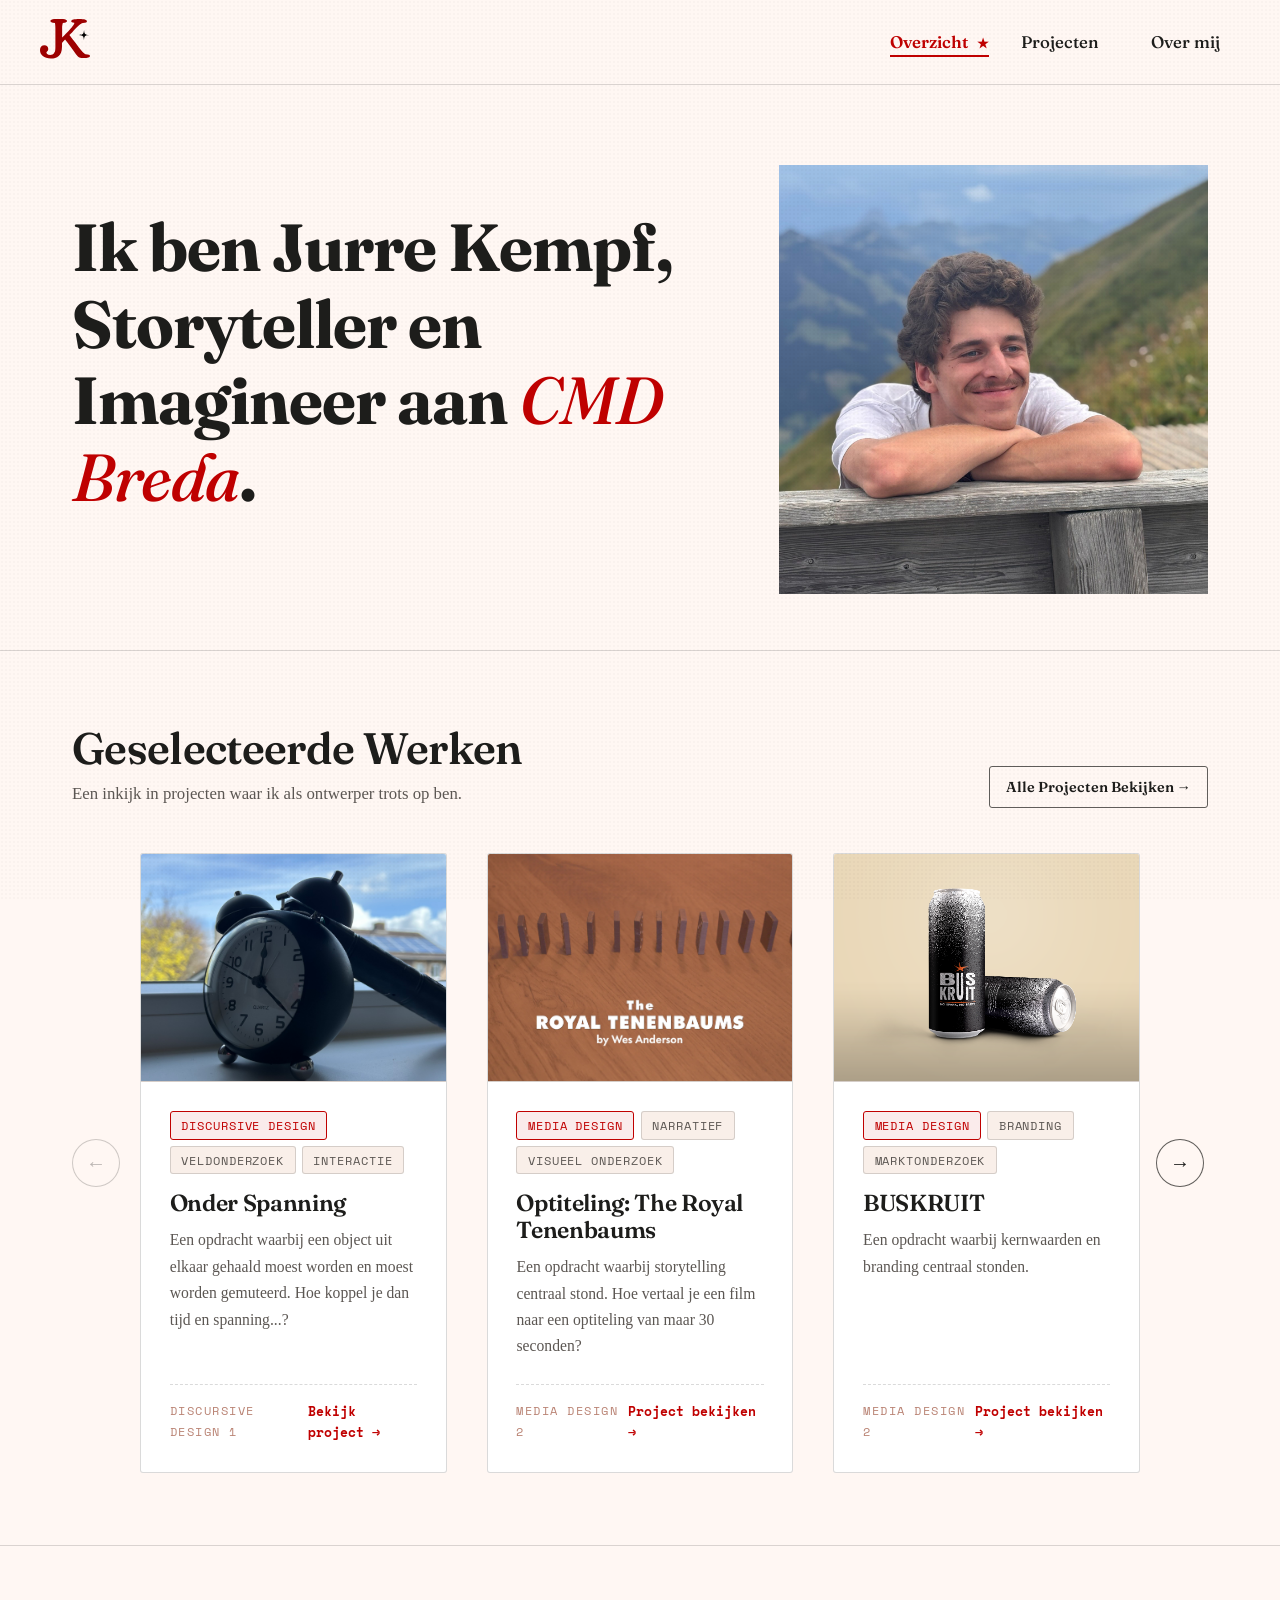
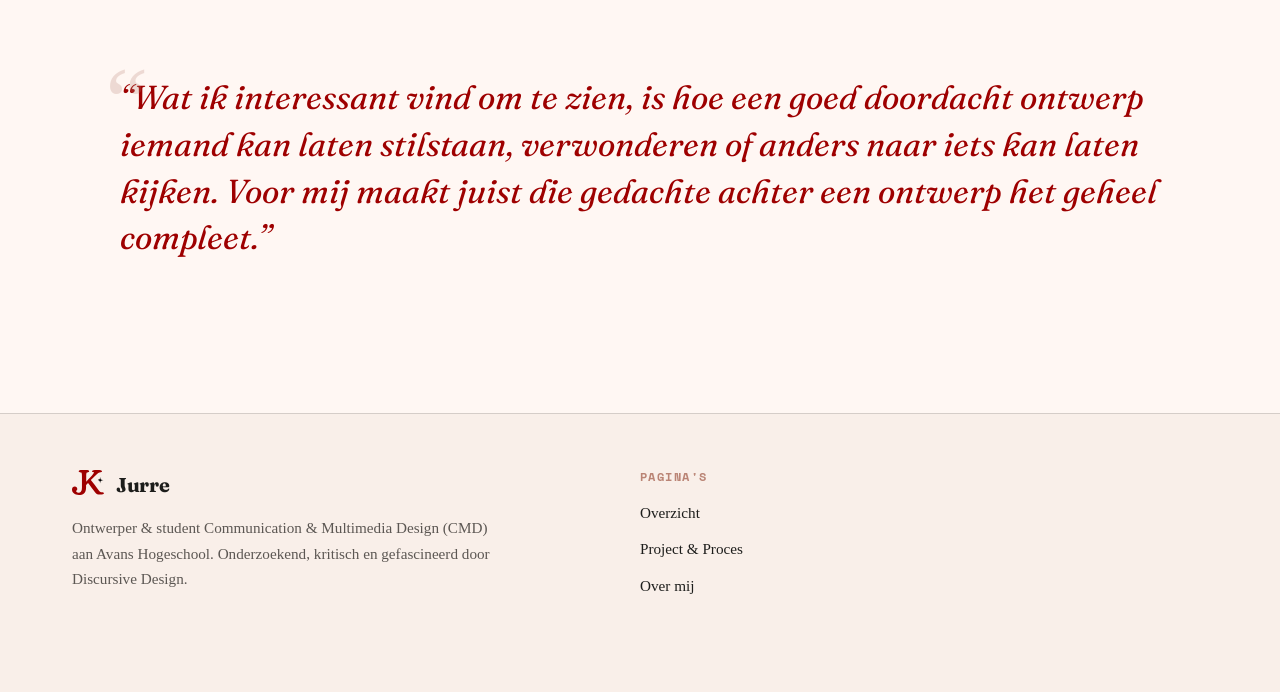
==== index.html @ 6e5d94f0 "Edits" ====
<!DOCTYPE html>
<html lang="nl">
<head>
  <meta charset="UTF-8">
  <meta name="viewport" content="width=device-width, initial-scale=1.0">
  <title>Portfolio van Jurre Kempf</title>
  <meta name="description" content="Portfolio van Jurre, student Communication &amp; Multimedia Design (CMD) aan Avans Hogeschool. Focus op Discursive Design, onderzoek en conceptontwikkeling.">
  <link rel="stylesheet" href="css/style.css">
  <link rel="icon" type="image/svg+xml" href="img/Logo.svg">
</head>
<body>

  <!-- Site Header -->
  <header class="site-header">
    <div class="container header-inner">
      <a href="index.html" class="logo-link" title="Jurre — Home">
        <img src="img/Logo.svg" alt="Jurre Monogram Logo" width="44" height="40">
      </a>

      <button class="menu-toggle" aria-expanded="false" aria-label="Menu openen">Menu</button>

      <nav class="main-nav" aria-label="Hoofdnavigatie">
        <ul class="nav-list">
          <li><a href="index.html" class="nav-link">Overzicht <span class="nav-star">★</span></a></li>
          <li><a href="werk.html" class="nav-link">Projecten <span class="nav-star">★</span></a></li>
          <li><a href="over-mij.html" class="nav-link">Over mij <span class="nav-star">★</span></a></li>
        </ul>
      </nav>
    </div>
  </header>

  <main>
    <!-- Hero Section -->
    <section class="hero">
  <div class="container">
    
    <div class="hero-layout">

      <div class="hero-content">
        <h1 class="hero-title">
          Ik ben Jurre Kempf, Storyteller en Imagineer aan <span class="highlight-red">CMD Breda</span>.
        </h1>

        <p class="hero-description">
        </p>

        <!-- <div class="hero-actions">
          <a href="werk.html" class="btn btn-primary">
            Bekijk mijn werken →
          </a>
          <a href="over-mij.html" class="btn btn-outline">
            Lees meer over mij
          </a>
        </div> -->
      </div>

      <div class="hero-image">
        <img src="img/Ontwerpersfoto.JPG" alt="Foto van Jurre">
      </div>

    </div>

  </div>
</section>

    <!-- Uitgelicht Werk / Projectenoverzicht -->
    <section class="section" id="werk">
      <div class="container">
        <div class="section-header">
          <div class="section-title-wrap">
            <h2 class="section-title">Geselecteerde Werken</h2>
            <p class="section-intro">Een inkijk in projecten waar ik als ontwerper trots op ben.</p>
          </div>
          <a href="werk.html" class="btn btn-outline" style="padding: 0.5rem 1rem; font-size: 0.9rem;">
            Alle Projecten Bekijken →
          </a>
        </div>


        <div class="projects-carousel">

  <button class="carousel-arrow carousel-prev" aria-label="Vorige projecten" type="button">
    ←
  </button>

  <div class="projects-window">
    <div class="projects-grid">

      <!-- Project 1 -->
      <article class="project-card">
        <div class="card-image-wrap">
          <img src="img/werken/Wekker.jpeg" alt="Onder Spanning" loading="lazy">
        </div>

        <div class="card-content">
          <div class="card-tags">
            <span class="tag red">Discursive Design</span>
            <span class="tag">Veldonderzoek</span>
            <span class="tag">Interactie</span>
          </div>

          <h3 class="card-title">
            <a href="wekker.html">Onder Spanning</a>
          </h3>

          <p class="card-excerpt">
            Een opdracht waarbij een object uit elkaar gehaald moest worden en moest worden gemuteerd. Hoe koppel je dan tijd en spanning...?
          </p>

          <div class="card-footer">
            <span class="mono-meta" style="margin:0;">Discursive Design 1</span>
            <a href="wekker.html" class="card-link">Bekijk project →</a>
          </div>
        </div>
      </article>


      <!-- Project 2 -->
      <article class="project-card">
        <div class="card-image-wrap">
          <img src="img/werken/Optiteling.jpg" alt="Optiteling The Royal Tenenbaums" loading="lazy">
        </div>

        <div class="card-content">
          <div class="card-tags">
            <span class="tag red">Media Design</span>
            <span class="tag">Narratief</span>
            <span class="tag">Visueel onderzoek</span>
          </div>

          <h3 class="card-title">
            <a href="optiteling.html">Optiteling: The Royal Tenenbaums</a>
          </h3>

          <p class="card-excerpt">
            Een opdracht waarbij storytelling centraal stond. Hoe vertaal je een film naar een optiteling van maar 30 seconden?
          </p>

          <div class="card-footer">
            <span class="mono-meta" style="margin:0;">Media Design 2</span>
            <a href="optiteling.html" class="card-link">Project bekijken →</a>
          </div>
        </div>
      </article>


      <!-- Project 3 -->
      <article class="project-card">
        <div class="card-image-wrap">
          <img src="img/werken/Blikje mock-up.png" alt="BUSKRUIT" loading="lazy">
        </div>

        <div class="card-content">
          <div class="card-tags">
            <span class="tag red">Media Design</span>
            <span class="tag">Branding</span>
            <span class="tag">Marktonderzoek</span>
          </div>

          <h3 class="card-title">
            <a href="buskruit.html">BUSKRUIT</a>
          </h3>

          <p class="card-excerpt">
            Een opdracht waarbij kernwaarden en branding centraal stonden.
          </p>

          <div class="card-footer">
            <span class="mono-meta" style="margin:0;">Media Design 2</span>
            <a href="buskruit.html" class="card-link">Project bekijken →</a>
          </div>
        </div>
      </article>

      <article class="project-card">
        <div class="card-image-wrap">
          <img src="img/placeholder-4.svg" alt="Nieuw project..." loading="lazy">
        </div>

        <div class="card-content">
          <div class="card-tags">
            <span class="tag red">Collectief</span>
            <span class="tag">TBA</span>
            <span class="tag">TBA</span>
          </div>

          <h3 class="card-title">
            <a href="werk.html">TBA</a>
          </h3>

          <p class="card-excerpt">
            Een nieuwe opdracht...?
          </p>

          <div class="card-footer">
            <span class="mono-meta" style="margin:0;">Collectief 5</span>
            <a href="werk.html" class="card-link">Project bekijken →</a>
          </div>
        </div>
      </article>
      <!-- Voorbeeld van een 4e project -->
      <!--
      <article class="project-card">
        ...
      </article>
      -->

    </div>
  </div>

  <button class="carousel-arrow carousel-next" aria-label="Volgende projecten" type="button">
    →
  </button>

</div>
      </div>
    </section>

    <!-- Discursive Quote Banner -->
    <section class="container">
      <div class="quote-banner">
        <blockquote>
          “Wat ik interessant vind om te zien, is hoe een goed doordacht ontwerp iemand kan laten stilstaan, verwonderen of anders naar iets kan laten kijken. Voor mij maakt juist die gedachte achter een ontwerp het geheel compleet.”
        </blockquote>
      </div>
    </section>
  </main>

  <!-- Site Footer -->
  <footer class="site-footer">
    <div class="container">
      <div class="footer-grid">
        <div class="footer-brand">
          <div style="display:flex; align-items:center; gap:0.75rem; margin-bottom:1rem;">
            <img src="img/Logo.svg" alt="Logo" width="32" height="30">
            <span class="font-display" style="font-size:1.25rem; font-weight:700;">Jurre</span>
          </div>
          <p>
            Ontwerper &amp; student Communication &amp; Multimedia Design (CMD) aan Avans Hogeschool. Onderzoekend, kritisch en gefascineerd door Discursive Design.
          </p>
        </div>

        <div>
          <h4 class="footer-nav-title">Pagina's</h4>
          <ul class="footer-links">
            <li><a href="index.html">Overzicht</a></li>
            <li><a href="werk.html">Project &amp; Proces</a></li>
            <li><a href="over-mij.html">Over mij</a></li>
          </ul>
        </div>
      </div>
    </div>
  </footer>

  <script src="js/main.js"></script>
</body>
</html>
---- css/style.css ----
/* ==========================================================================
   JURRE — PORTFOLIO & DISCURSIVE DESIGN
   Avans CMD Leerjaar 2 | Collectief
   Kleurenpalet: Natural Palette (#FFF7F3, #1D1D1B, #C00000, #BA8475, #D2B48C)
   Typografie: Fraunces (New Kansas spirit) & Calisto MT / Georgia
   ========================================================================== */

/* --- Import Google Fonts: Fraunces & Space Mono --- */
@import url('https://fonts.googleapis.com/css2?family=Fraunces:ital,opsz,wght@0,9..144,300..800;1,9..144,300..800&family=Space+Mono:ital,wght@0,400;0,700;1,400&display=swap');

:root {
  --bg: #FFF7F3;
  --bg-subtle: #F9EFE9;
  --bg-card: #FFFFFF;
  --ink: #1D1D1B;
  --ink-muted: #5C5753;
  --ink-light: #8E8781;
  --red: #C00000;
  --red-hover: #9E0000;
  --clay: #BA8475;
  --clay-soft: rgba(186, 132, 117, 0.18);
  --sand: #D2B48C;
  --sand-soft: rgba(210, 180, 140, 0.22);
  --border: rgba(29, 29, 27, 0.16);
  --border-strong: rgba(29, 29, 27, 0.7);

  --font-display: 'Fraunces', 'New Kansas', 'Calisto MT', Georgia, serif;
  --font-body: 'Calisto MT', Georgia, 'Source Serif 4', serif;
  --font-mono: 'Space Mono', 'Courier New', monospace;
  --font-sans: -apple-system, BlinkMacSystemFont, 'Segoe UI', Roboto, Helvetica, Arial, sans-serif;

  --container-max: 1200px;
  --container-narrow: 840px;
  --radius-sm: 3px;
  --transition: all 0.22s ease-in-out;
}

/* --- Reset & Basis --- */
*, *::before, *::after {
  box-sizing: border-box;
  margin: 0;
  padding: 0;
}

html {
  font-size: 16px;
  scroll-behavior: smooth;
  background-color: var(--bg);
  color: var(--ink);
}

body {
  font-family: var(--font-body);
  line-height: 1.68;
  background-color: var(--bg);
  color: var(--ink);
  -webkit-font-smoothing: antialiased;
  min-height: 100vh;
  display: flex;
  flex-direction: column;
  position: relative;
}

/* Subtiele tastbare papierkorrel overlay */
body::before {
  content: "";
  position: fixed;
  top: 0;
  left: 0;
  width: 100vw;
  height: 100vh;
  pointer-events: none;
  opacity: 0.025;
  background-image: radial-gradient(#1D1D1B 1px, transparent 1px);
  background-size: 4px 4px;
  z-index: 9999;
}

img, svg {
  max-width: 100%;
  height: auto;
  display: block;
}

a {
  color: inherit;
  text-decoration: none;
  transition: var(--transition);
}

/* --- Typografie Utility --- */
h1, h2, h3, h4, .font-display {
  font-family: var(--font-display);
  font-weight: 600;
  line-height: 1.15;
  color: var(--ink);
  letter-spacing: -0.015em;
}

h1 {
  font-size: clamp(2.4rem, 5.2vw, 4.4rem);
  font-weight: 700;
  margin-bottom: 1.5rem;
}

h2 {
  font-size: clamp(1.8rem, 3.6vw, 2.75rem);
  margin-bottom: 1.2rem;
}

h3 {
  font-size: clamp(1.35rem, 2.2vw, 1.8rem);
  margin-bottom: 0.75rem;
}

p {
  font-size: 1.08rem;
  margin-bottom: 1.25rem;
  color: var(--ink);
}

p.lead {
  font-size: clamp(1.2rem, 2vw, 1.45rem);
  line-height: 1.55;
  font-family: var(--font-body);
  color: var(--ink);
  font-style: normal;
  border-left: 3px solid var(--red);
  padding-left: 1.25rem;
  margin-bottom: 2rem;
}

.mono-meta {
  font-family: var(--font-mono);
  font-size: 0.78rem;
  text-transform: uppercase;
  letter-spacing: 0.12em;
  color: var(--clay);
  display: inline-block;
  margin-bottom: 0.5rem;
}

.tag {
  display: inline-flex;
  align-items: center;
  gap: 0.35rem;
  font-family: var(--font-mono);
  font-size: 0.72rem;
  letter-spacing: 0.08em;
  text-transform: uppercase;
  padding: 0.22rem 0.65rem;
  background-color: var(--bg-subtle);
  border: 1px solid var(--border);
  color: var(--ink-muted);
  border-radius: var(--radius-sm);
}

.tag.accent {
  background-color: var(--clay-soft);
  border-color: var(--clay);
  color: var(--ink);
}

.tag.red {
  background-color: rgba(192, 0, 0, 0.08);
  border-color: var(--red);
  color: var(--red);
}

/* --- Container & Layout --- */
.container {
  width: 100%;
  max-width: var(--container-max);
  margin: 0 auto;
  padding: 0 2rem;
}

.container-narrow {
  width: 100%;
  max-width: var(--container-narrow);
  margin: 0 auto;
  padding: 0 2rem;
}

/* --- Header & Navigatie --- */
.site-header {
  border-bottom: 1px solid var(--border);
  background-color: var(--bg);
  position: sticky;
  top: 0;
  z-index: 100;
  backdrop-filter: blur(8px);
}

.header-inner {
  display: flex;
  align-items: center;
  justify-content: space-between;
  padding: 1.2rem 0;
}

.logo-link {
  display: flex;
  align-items: center;
  gap: 1rem;
}

.logo-link img, .logo-link svg {
  height: 46px;
  width: auto;
  transition: transform 0.25s ease;
}

.logo-link:hover img {
  transform: rotate(-3deg) scale(1.05);
}

.logo-text {
  display: flex;
  flex-direction: column;
}

.logo-name {
  font-family: var(--font-display);
  font-size: 1.4rem;
  font-weight: 700;
  line-height: 1;
  color: var(--ink);
}

.logo-sub {
  font-family: var(--font-mono);
  font-size: 0.7rem;
  letter-spacing: 0.1em;
  text-transform: uppercase;
  color: var(--clay);
  margin-top: 0.2rem;
}

.main-nav {
  display: flex;
  align-items: center;
  gap: 2.2rem;
}

.nav-list {
  display: flex;
  list-style: none;
  gap: 2rem;
  align-items: center;
}

.nav-link {
  font-family: var(--font-display);
  font-size: 1.05rem;
  font-weight: 500;
  color: var(--ink);
  position: relative;
  padding: 0.3rem 0;
}

.nav-link::after {
  content: "";
  position: absolute;
  bottom: 0;
  left: 0;
  width: 0%;
  height: 2px;
  background-color: var(--red);
  transition: width 0.25s ease;
}

.nav-link:hover {
  color: var(--red);
}

.nav-link:hover::after,
.nav-link.active::after {
  width: 100%;
}

.nav-link.active {
  color: var(--red);
  font-weight: 600;
}

/* Navigatie ster icon */
.nav-star {
  display: inline-block;
  color: var(--red);
  margin-left: 0.25rem;
  font-size: 0.8rem;
  opacity: 0;
  transition: opacity 0.2s ease;
}

.nav-link.active .nav-star,
.nav-link:hover .nav-star {
  opacity: 1;
}

/* Mobiele menuknop */
.menu-toggle {
  display: none;
  background: none;
  border: 1px solid var(--border);
  padding: 0.5rem 0.8rem;
  border-radius: var(--radius-sm);
  font-family: var(--font-mono);
  font-size: 0.85rem;
  color: var(--ink);
  cursor: pointer;
}

/* --- Hero Section --- */
.hero {
  padding: 5rem 0 3.5rem;
  border-bottom: 1px solid var(--border);
  position: relative;
  overflow: hidden;
}

.hero-meta {
  display: flex;
  align-items: center;
  gap: 1.5rem;
  margin-bottom: 1.5rem;
}

.hero-title {
  max-width: 960px;
  margin-bottom: 1.8rem;
}

.hero-title .highlight-red {
  color: var(--red);
  font-style: italic;
  font-weight: 500;
}

.hero-description {
  font-size: clamp(1.15rem, 1.8vw, 1.35rem);
  max-width: 760px;
  color: var(--ink-muted);
  line-height: 1.65;
  margin-bottom: 2.2rem;
}

.hero-layout {
  display: grid;
  grid-template-columns: 1.2fr 0.8fr;
  gap: 4rem;
  align-items: center;
}

.hero-content {
  max-width: 700px;
}

.hero-image img {
  width: 100%;
  height: auto;
  display: block;
}

.hero-actions {
  display: flex;
  align-items: center;
  gap: 1.25rem;
  flex-wrap: wrap;
}

/* Knoppen */
.btn {
  display: inline-flex;
  align-items: center;
  gap: 0.6rem;
  font-family: var(--font-display);
  font-size: 1.05rem;
  font-weight: 600;
  padding: 0.8rem 1.6rem;
  border-radius: var(--radius-sm);
  cursor: pointer;
  transition: var(--transition);
  border: 1px solid transparent;
}

.btn-primary {
  background-color: var(--clay);
  color: var(--bg);
  border-color: var(--clay);
}

.btn-primary:hover {
  background-color: var(--red);
  border-color: var(--red);
  color: #FFFFFF;
  transform: translateY(-2px);
}

.btn-outline {
  background-color: transparent;
  color: var(--ink);
  border: 1px solid var(--border-strong);
}

.btn-outline:hover {
  background-color: var(--bg-subtle);
  border-color: var(--ink);
  transform: translateY(-2px);
}

/* --- Discursive Sparkle Element --- */
.sparkle-badge {
  display: inline-flex;
  align-items: center;
  gap: 0.5rem;
  color: var(--red);
  font-family: var(--font-mono);
  font-size: 0.75rem;
  text-transform: uppercase;
  letter-spacing: 0.15em;
}

.sparkle-icon {
  width: 14px;
  height: 14px;
  fill: currentColor;
}

/* --- Section Styling --- */
.section {
  padding: 4.5rem 0;
  border-bottom: 1px solid var(--border);
}

.section-header {
  display: flex;
  justify-content: space-between;
  align-items: flex-end;
  margin-bottom: 2.8rem;
  flex-wrap: wrap;
  gap: 1.5rem;
}

.section-title-wrap {
  max-width: 600px;
}

.section-title {
  margin-bottom: 0.4rem;
}

.section-intro {
  color: var(--ink-muted);
  font-size: 1.05rem;
  margin: 0;
}

/* --- Projects Grid (Home) --- */
/* --- Projects Carousel --- */

.projects-carousel {
  display: grid;
  grid-template-columns: 52px minmax(0, 1fr) 52px;
  align-items: center;
  gap: 1rem;
  width: 100%;
}

.projects-window {
  overflow: hidden;
  width: 100%;
}

.projects-grid {
  display: flex;
  gap: 2.5rem;
  transition: transform 0.45s ease;
  will-change: transform;
}

.projects-grid .project-card {
  flex: 0 0 calc((100% - 5rem) / 3);
  min-width: 0;
}


/* --- Carousel pijlen --- */

.carousel-arrow {
  width: 48px;
  height: 48px;

  display: flex;
  align-items: center;
  justify-content: center;

  border-radius: 50%;
  border: 1px solid var(--border-strong);

  background-color: var(--bg);
  color: var(--ink);

  font-family: var(--font-body);
  font-size: 1.25rem;
  line-height: 1;

  cursor: pointer;
  transition: var(--transition);
}

.carousel-arrow:hover {
  background-color: var(--red);
  border-color: var(--red);
  color: #FFFFFF;
  transform: scale(1.05);
}

.carousel-arrow:disabled {
  opacity: 0.3;
  cursor: default;
  transform: none;
}

.carousel-arrow:disabled:hover {
  background-color: var(--bg);
  border-color: var(--border-strong);
  color: var(--ink);
}

.project-card {
  background-color: var(--bg-card);
  border: 1px solid var(--border);
  border-radius: var(--radius-sm);
  overflow: hidden;
  transition: var(--transition);
  display: flex;
  flex-direction: column;
}

.project-card:hover {
  border-color: var(--ink);
  transform: translateY(-4px);
  box-shadow: 0 10px 24px rgba(29, 29, 27, 0.07);
}

.card-image-wrap {
  position: relative;
  background-color: var(--bg-subtle);
  border-bottom: 1px solid var(--border);
  overflow: hidden;
  aspect-ratio: 4 / 3;
}

.card-image-wrap img {
  width: 100%;
  height: 100%;
  object-fit: cover;
  transition: transform 0.4s ease;
}

.project-card:hover .card-image-wrap img {
  transform: scale(1.02);
}

.card-content {
  padding: 1.8rem;
  display: flex;
  flex-direction: column;
  flex-grow: 1;
}

.card-tags {
  display: flex;
  flex-wrap: wrap;
  gap: 0.4rem;
  margin-bottom: 1rem;
}

.card-title {
  font-size: 1.45rem;
  margin-bottom: 0.65rem;
}

.card-title a {
  color: var(--ink);
}

.card-title a:hover {
  color: var(--red);
}

.card-excerpt {
  color: var(--ink-muted);
  font-size: 0.98rem;
  margin-bottom: 1.5rem;
  flex-grow: 1;
}

.card-footer {
  display: flex;
  align-items: center;
  justify-content: space-between;
  border-top: 1px dashed var(--border);
  padding-top: 1rem;
  font-family: var(--font-mono);
  font-size: 0.8rem;
}

.card-link {
  color: var(--red);
  font-weight: 700;
  display: inline-flex;
  align-items: center;
  gap: 0.3rem;
}

.card-link:hover {
  text-decoration: underline;
  gap: 0.5rem;
}

/* --- Discursive Quote Box --- */
.quote-banner {
  color: var(--red-hover);
  padding: 4rem 3rem;
  border-radius: var(--radius-sm);
  position: relative;
  margin: 4rem 0;
}

.quote-banner blockquote {
  font-family: var(--font-display);
  font-size: clamp(1.4rem, 2.6vw, 2.1rem);
  line-height: 1.4;
  font-style: italic;
  margin-bottom: 1.5rem;
  position: relative;
  z-index: 1;
}

.quote-banner blockquote::before {
  content: "“";
  font-size: 6rem;
  position: absolute;
  top: -2.5rem;
  left: -1.5rem;
  color: var(--clay);
  opacity: 0.25;
  font-family: serif;
}

.quote-banner .quote-author {
  font-family: var(--font-mono);
  font-size: 0.82rem;
  letter-spacing: 0.1em;
  text-transform: uppercase;
  color: var(--red-hover);
}

/* --- Redactionele Fotokader / Figure --- */
.editorial-figure {
  margin: 2.2rem 0;
  position: relative;
}

.figure-frame {
  background-color: var(--bg-card);
  border: 1px solid var(--border-strong);
  padding: 0.75rem;
  border-radius: var(--radius-sm);
  box-shadow: 3px 4px 12px rgba(29, 29, 27, 0.05);
}

.figure-frame img {
  width: 100%;
  display: block;
}

.editorial-caption {
  margin-top: 0.85rem;
  font-family: var(--font-mono);
  font-size: 0.78rem;
  line-height: 1.5;
  color: var(--ink-muted);
  display: flex;
  align-items: flex-start;
  gap: 0.75rem;
  border-left: 2px solid var(--clay);
  padding-left: 0.8rem;
}

.caption-num {
  color: var(--red);
  font-weight: bold;
}

/* Informatiestrip voor placeholder instructies */
.placeholder-notice {
  background-color: var(--bg-subtle);
  border: 1px dashed var(--clay);
  padding: 0.85rem 1.25rem;
  border-radius: var(--radius-sm);
  margin: 1.5rem 0;
  display: flex;
  align-items: center;
  gap: 1rem;
}

.notice-icon {
  font-size: 1.3rem;
  color: var(--red);
  flex-shrink: 0;
}

.notice-text {
  font-family: var(--font-mono);
  font-size: 0.78rem;
  color: var(--ink);
  margin: 0;
}

.notice-text code {
  background-color: rgba(29, 29, 27, 0.06);
  padding: 0.1rem 0.35rem;
  border-radius: 2px;
  font-weight: bold;
  color: var(--red);
}

/* --- Pagina: Over Mij --- */
.bio-layout {
  display: grid;
  grid-template-columns: 1.15fr 0.85fr;
  gap: 3.5rem;
  align-items: start;
}

.bio-main-text {
  font-size: 1.12rem;
  line-height: 1.78;
}

.bio-main-text p {
  margin-bottom: 1.6rem;
}

.bio-sidebar {
  position: sticky;
  top: 6rem;
}

.sidebar-box {
  background-color: var(--bg-card);
  border: 1px solid var(--border);
  padding: 1.8rem;
  border-radius: var(--radius-sm);
  margin-top: 1.8rem;
}

.sidebar-box h4 {
  font-size: 1.15rem;
  margin-bottom: 1rem;
  display: flex;
  align-items: center;
  gap: 0.5rem;
}

.sidebar-list {
  list-style: none;
}

.sidebar-list li {
  font-size: 0.95rem;
  padding: 0.45rem 0;
  border-bottom: 1px solid var(--border);
  display: flex;
  justify-content: space-between;
}

.sidebar-list li:last-child {
  border-bottom: none;
}

.sidebar-list .label {
  font-family: var(--font-mono);
  font-size: 0.75rem;
  text-transform: uppercase;
  color: var(--ink-light);
}

/* Discursive Design Vragen Blok */
.questions-grid {
  display: grid;
  grid-template-columns: repeat(auto-fit, minmax(260px, 1fr));
  gap: 1.5rem;
  margin: 2.5rem 0;
}

.question-card {
  background-color: var(--bg-card);
  border: 1px solid var(--border);
  border-left: 4px solid var(--red);
  padding: 1.5rem;
  border-radius: var(--radius-sm);
}

.question-card .q-mark {
  font-family: var(--font-mono);
  font-size: 0.8rem;
  color: var(--clay);
  text-transform: uppercase;
  margin-bottom: 0.5rem;
  display: block;
}

.question-card h4 {
  font-size: 1.15rem;
  margin-bottom: 0.5rem;
}

.question-card p {
  font-size: 0.95rem;
  color: var(--ink-muted);
  margin: 0;
}

/* --- Pagina: Werk / Casestudy Proces --- */
.case-study-hero {
  padding: 4rem 0 2.5rem;
  border-bottom: 1px solid var(--border);
}

.case-metadata-bar {
  display: flex;
  flex-wrap: wrap;
  gap: 2rem;
  border-top: 1px solid var(--border);
  border-bottom: 1px solid var(--border);
  padding: 1.2rem 0;
  margin: 2rem 0;
  font-family: var(--font-mono);
  font-size: 0.82rem;
}

.meta-item {
  display: flex;
  flex-direction: column;
  gap: 0.2rem;
}

.meta-label {
  color: var(--ink-light);
  text-transform: uppercase;
  font-size: 0.7rem;
}

.meta-value {
  color: var(--ink);
  font-weight: bold;
}

/* Processtappen Layout */
.process-steps {
  position: relative;
  margin: 3.5rem 0;
}

.process-step {
  display: grid;
  grid-template-columns: 1fr 1fr;
  gap: 3.5rem;
  align-items: center;
  padding: 3.5rem 0;
  border-bottom: 1px dashed var(--border);
}

.process-step:last-child {
  border-bottom: none;
}

.process-step.reverse {
  grid-template-columns: 1fr 1fr;
}

.process-step.reverse .step-text {
  order: 2;
}

.process-step.reverse .step-visual {
  order: 1;
}

.step-num {
  font-family: var(--font-display);
  font-size: 3.5rem;
  line-height: 1;
  color: var(--sand);
  font-weight: 800;
  margin-bottom: 0.5rem;
}

.step-title {
  font-size: 1.85rem;
  margin-bottom: 1rem;
}

.step-body p {
  margin-bottom: 1.2rem;
  line-height: 1.7;
}

.step-takeaway {
  background-color: var(--clay-soft);
  border-left: 3px solid var(--clay);
  padding: 0.8rem 1.2rem;
  font-family: var(--font-mono);
  font-size: 0.82rem;
  color: var(--ink);
  margin-top: 1.2rem;
}

/* --- Pagina: Contact --- */
.contact-layout {
  display: grid;
  grid-template-columns: 1fr 1.15fr;
  gap: 4rem;
  align-items: start;
}

.contact-info-list {
  list-style: none;
  margin: 2rem 0;
}

.contact-info-list li {
  margin-bottom: 1.5rem;
}

.contact-info-list .info-label {
  font-family: var(--font-mono);
  font-size: 0.75rem;
  text-transform: uppercase;
  letter-spacing: 0.1em;
  color: var(--clay);
  display: block;
  margin-bottom: 0.25rem;
}

.contact-info-list .info-val {
  font-size: 1.25rem;
  font-family: var(--font-display);
  font-weight: 600;
  color: var(--ink);
}

.contact-info-list .info-val a:hover {
  color: var(--red);
}

/* Contact Formulier */
.contact-card {
  background-color: var(--bg-card);
  border: 1px solid var(--border-strong);
  padding: 2.5rem;
  border-radius: var(--radius-sm);
  box-shadow: 4px 6px 16px rgba(29, 29, 27, 0.05);
}

.form-group {
  margin-bottom: 1.6rem;
}

.form-label {
  display: block;
  font-family: var(--font-mono);
  font-size: 0.8rem;
  text-transform: uppercase;
  letter-spacing: 0.08em;
  margin-bottom: 0.5rem;
  color: var(--ink);
  font-weight: bold;
}

.form-input, .form-textarea {
  width: 100%;
  padding: 0.85rem 1rem;
  font-family: var(--font-body);
  font-size: 1.05rem;
  background-color: var(--bg);
  border: 1px solid var(--border);
  border-radius: var(--radius-sm);
  color: var(--ink);
  transition: var(--transition);
}

.form-input:focus, .form-textarea:focus {
  outline: none;
  border-color: var(--red);
  background-color: #FFFFFF;
  box-shadow: 0 0 0 3px rgba(192, 0, 0, 0.12);
}

.form-textarea {
  resize: vertical;
  min-height: 140px;
}

.form-note {
  font-family: var(--font-mono);
  font-size: 0.72rem;
  color: var(--ink-light);
  margin-top: 0.35rem;
}

/* --- Footer --- */
.site-footer {
  margin-top: auto;
  border-top: 1px solid var(--border);
  background-color: var(--bg-subtle);
  padding: 3.5rem 0 2rem;
}

.footer-grid {
  display: grid;
  grid-template-columns: 2fr 1fr 1fr;
  gap: 3rem;
  margin-bottom: 3rem;
}

.footer-brand p {
  max-width: 420px;
  color: var(--ink-muted);
  font-size: 0.95rem;
}

.footer-nav-title {
  font-family: var(--font-mono);
  font-size: 0.75rem;
  text-transform: uppercase;
  letter-spacing: 0.12em;
  color: var(--clay);
  margin-bottom: 1rem;
}

.footer-links {
  list-style: none;
}

.footer-links li {
  margin-bottom: 0.6rem;
}

.footer-links a {
  font-size: 0.95rem;
  color: var(--ink);
}

.footer-links a:hover {
  color: var(--red);
  padding-left: 4px;
}

.footer-bottom {
  border-top: 1px solid var(--border);
  padding-top: 1.8rem;
  display: flex;
  justify-content: space-between;
  align-items: center;
  font-family: var(--font-mono);
  font-size: 0.75rem;
  color: var(--ink-light);
  flex-wrap: wrap;
  gap: 1rem;
}

/* --- Responsiviteit --- */
@media (max-width: 900px) {
  .bio-layout,
  .process-step,
  .process-step.reverse,
  .contact-layout {
    grid-template-columns: 1fr;
    gap: 2.5rem;
  }

  .process-step.reverse .step-text {
    order: 1;
  }

  .process-step.reverse .step-visual {
    order: 2;
  }

  .footer-grid {
    grid-template-columns: 1fr;
    gap: 2rem;
  }

  .hero {
    padding: 3.5rem 0 2.5rem;
  }
  @media (max-width: 900px) {
  .projects-grid .project-card {
    flex: 0 0 calc((100% - 2.5rem) / 2);
  }

  .projects-carousel {
    grid-template-columns: 46px minmax(0, 1fr) 46px;
  }

  .carousel-arrow {
    width: 44px;
    height: 44px;
  }
}
}

@media (max-width: 768px) {
  .menu-toggle {
    display: block;
  }

  .main-nav {
    position: absolute;
    top: 100%;
    left: 0;
    width: 100%;
    background-color: var(--bg);
    border-bottom: 1px solid var(--border);
    padding: 1.5rem 2rem;
    flex-direction: column;
    align-items: flex-start;
    gap: 1rem;
    display: none;
    box-shadow: 0 8px 20px rgba(0,0,0,0.08);
  }

  .main-nav.active {
    display: flex;
  }

  .nav-list {
    flex-direction: column;
    align-items: flex-start;
    gap: 1.2rem;
    width: 100%;
  }

  .nav-link {
    font-size: 1.2rem;
  }
.projects-carousel {
  grid-template-columns: 42px minmax(0, 1fr) 42px;
  gap: 0.6rem;
}

.projects-grid {
  gap: 1.5rem;
}

.projects-grid .project-card {
  flex: 0 0 100%;
}

.carousel-arrow {
  width: 40px;
  height: 40px;
  font-size: 1rem;
}

    .hero-layout {
    grid-template-columns: 1fr;
    gap: 2rem;
  }

  .hero-image {
    order: -1;
  }
}
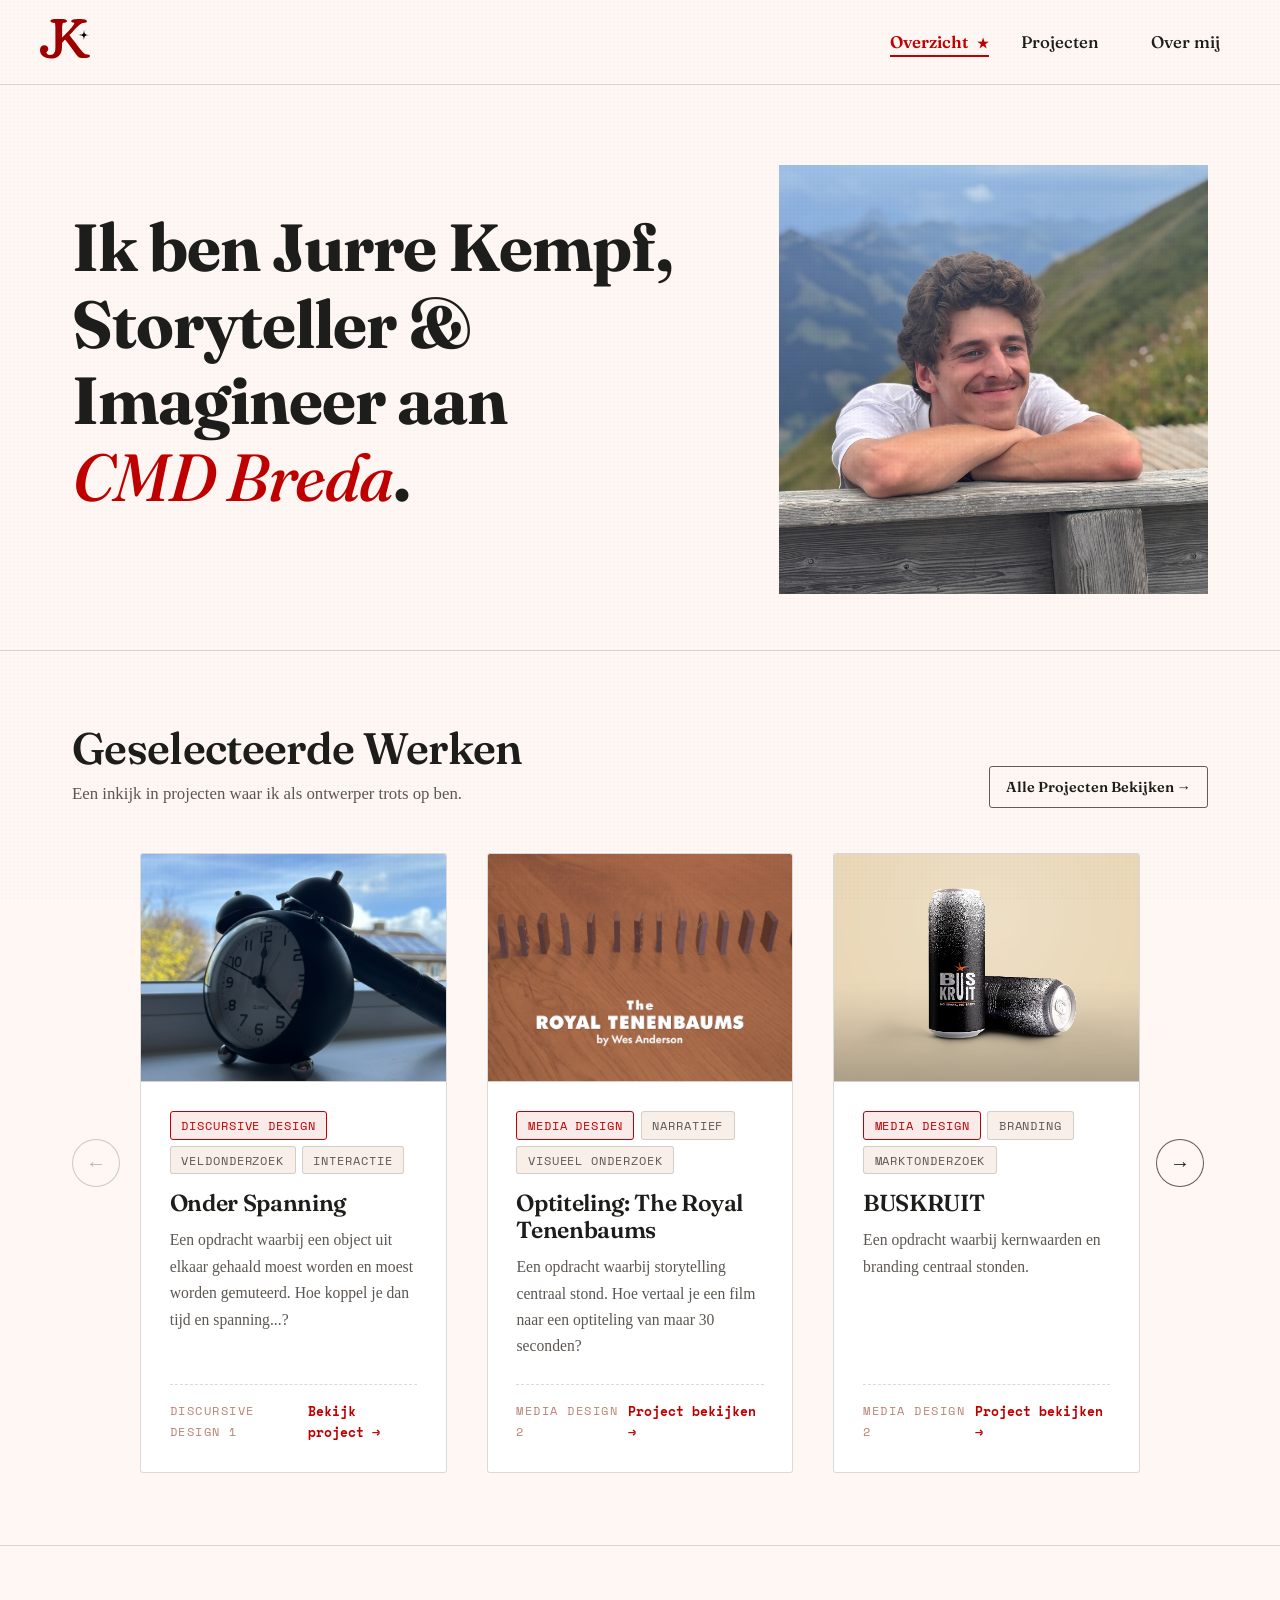
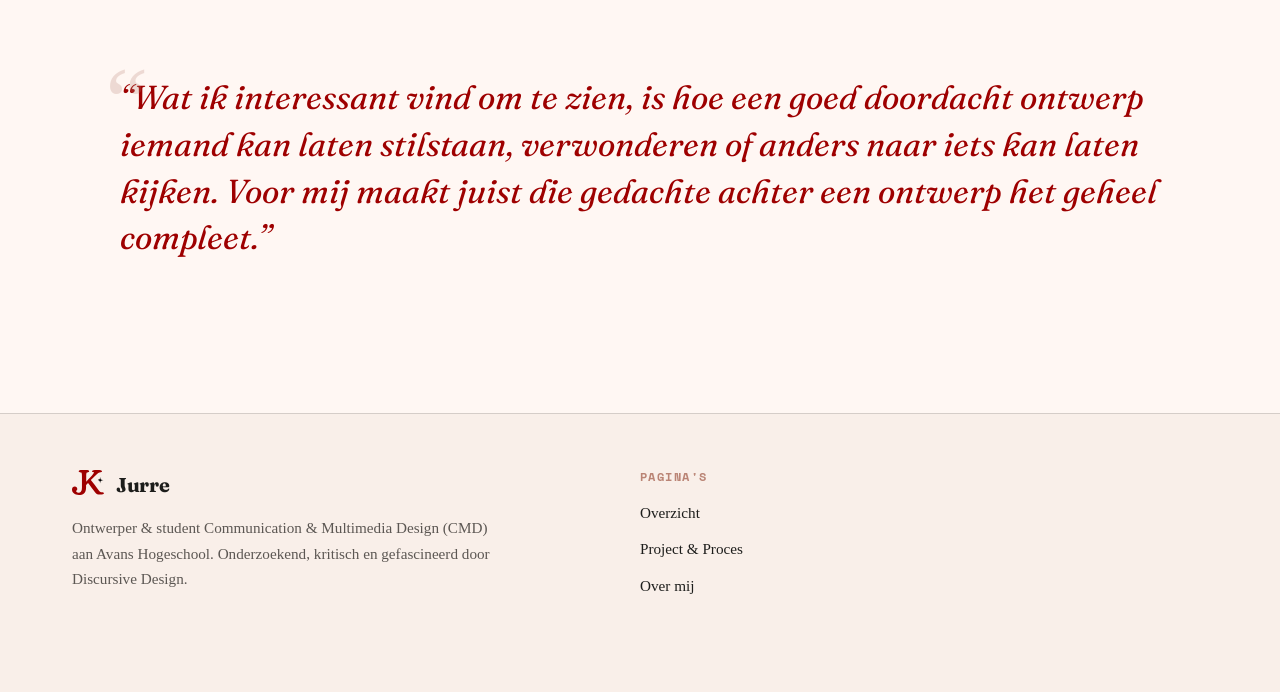
==== commit 85074c54: "Text edit" ====
--- a/index.html
+++ b/index.html
@@ -38,7 +38,7 @@
 
       <div class="hero-content">
         <h1 class="hero-title">
-          Ik ben Jurre Kempf, Storyteller en Imagineer aan <span class="highlight-red">CMD Breda</span>.
+          Ik ben Jurre Kempf, Storyteller &amp; Imagineer aan<br> <span class="highlight-red">CMD Breda</span>.
         </h1>
 
         <p class="hero-description">
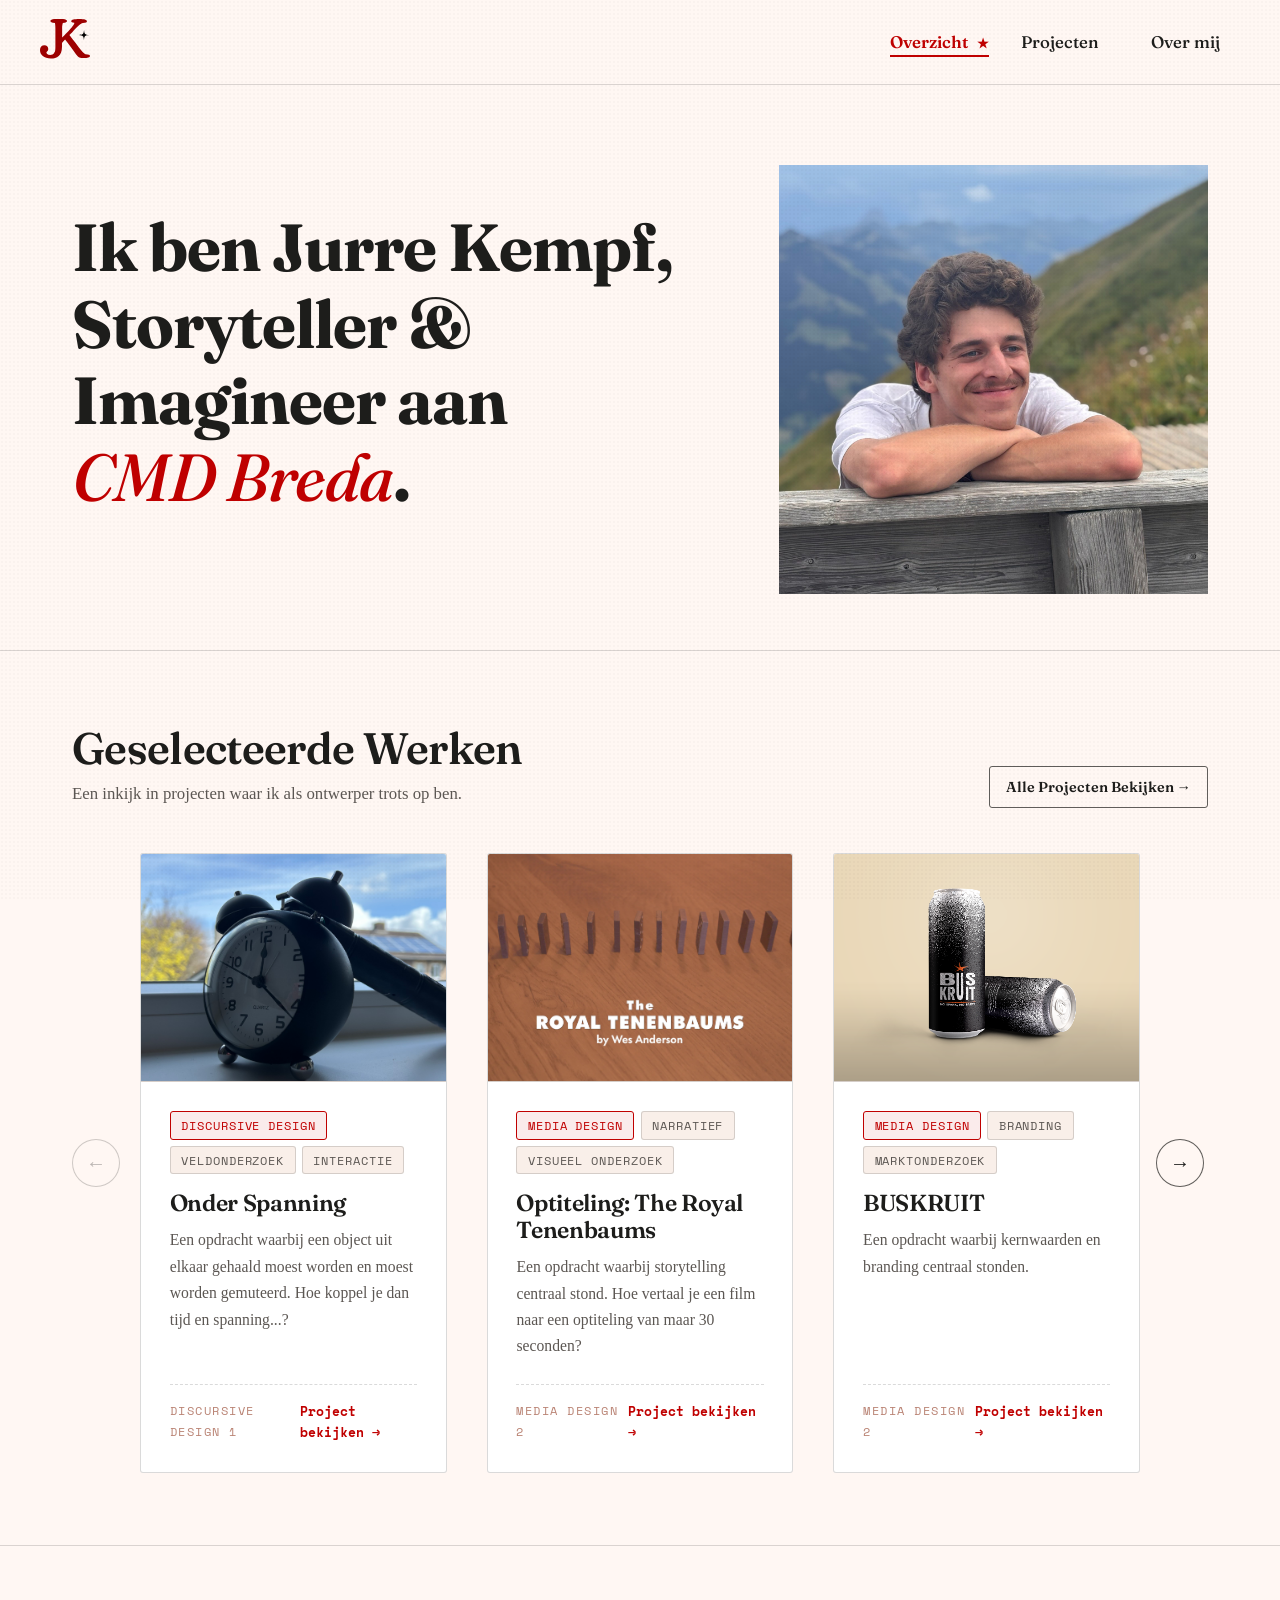
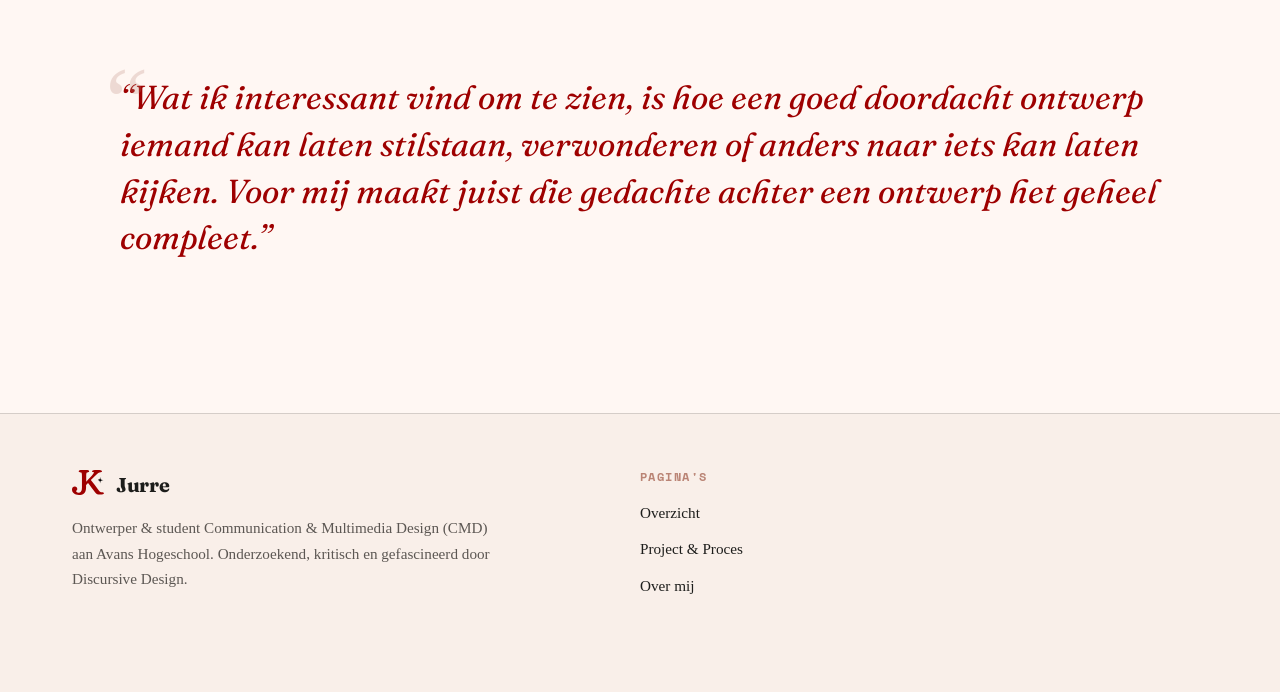
==== commit 547e42b1: "Text knop aanpassen" ====
--- a/index.html
+++ b/index.html
@@ -109,7 +109,7 @@
 
           <div class="card-footer">
             <span class="mono-meta" style="margin:0;">Discursive Design 1</span>
-            <a href="wekker.html" class="card-link">Bekijk project →</a>
+            <a href="wekker.html" class="card-link">Project bekijken →</a>
           </div>
         </div>
       </article>
--- a/css/style.css
+++ b/css/style.css
@@ -729,65 +729,148 @@
   color: var(--red);
 }
 
+
+@media (min-width: 901px) {
+  .page-over-mij .bio-layout {
+    display: grid !important;
+    grid-template-columns: 1.15fr 0.85fr;
+    gap: 3.5rem;
+    align-items: stretch !important; /* Dwingt beide kolommen tot gelijke hoogte */
+  }
+
+  .page-over-mij .bio-main-text {
+    display: flex !important;
+    flex-direction: column !important;
+  }
+
+  .page-over-mij .bio-sidebar {
+    display: flex !important;
+    flex-direction: column !important;
+    height: auto !important; /* Voorkomt dat sticky/height roet in het eten gooit */
+  }
+
+  .page-over-mij .bio-main-text .sidebar-box,
+  .page-over-mij .bio-sidebar .sidebar-box {
+    margin-top: auto !important; /* Duwt beide boxen exact naar de bodem */
+  }
+}
 /* --- Pagina: Over Mij --- */
 .bio-layout {
+
   display: grid;
+
   grid-template-columns: 1.15fr 0.85fr;
+
   gap: 3.5rem;
+
   align-items: start;
-}
+
+}
+
+
 
 .bio-main-text {
+
   font-size: 1.12rem;
+
   line-height: 1.78;
-}
+
+}
+
+
 
 .bio-main-text p {
+
   margin-bottom: 1.6rem;
-}
+
+}
+
+
 
 .bio-sidebar {
+
   position: sticky;
+
   top: 6rem;
-}
+
+}
+
+
 
 .sidebar-box {
+
   background-color: var(--bg-card);
+
   border: 1px solid var(--border);
+
   padding: 1.8rem;
+
   border-radius: var(--radius-sm);
+
   margin-top: 1.8rem;
-}
+
+}
+
+
 
 .sidebar-box h4 {
+
   font-size: 1.15rem;
+
   margin-bottom: 1rem;
-  display: flex;
-  align-items: center;
+
+  display: flex;
+
+  align-items: center;
+
   gap: 0.5rem;
-}
+
+}
+
+
 
 .sidebar-list {
+
   list-style: none;
-}
+
+}
+
+
 
 .sidebar-list li {
+
   font-size: 0.95rem;
+
   padding: 0.45rem 0;
+
   border-bottom: 1px solid var(--border);
-  display: flex;
+
+  display: flex;
+
   justify-content: space-between;
-}
+
+}
+
+
 
 .sidebar-list li:last-child {
+
   border-bottom: none;
-}
+
+}
+
+
 
 .sidebar-list .label {
-  font-family: var(--font-mono);
+
+  font-family: var(--font-mono);
+
   font-size: 0.75rem;
+
   text-transform: uppercase;
+
   color: var(--ink-light);
+
 }
 
 /* Discursive Design Vragen Blok */
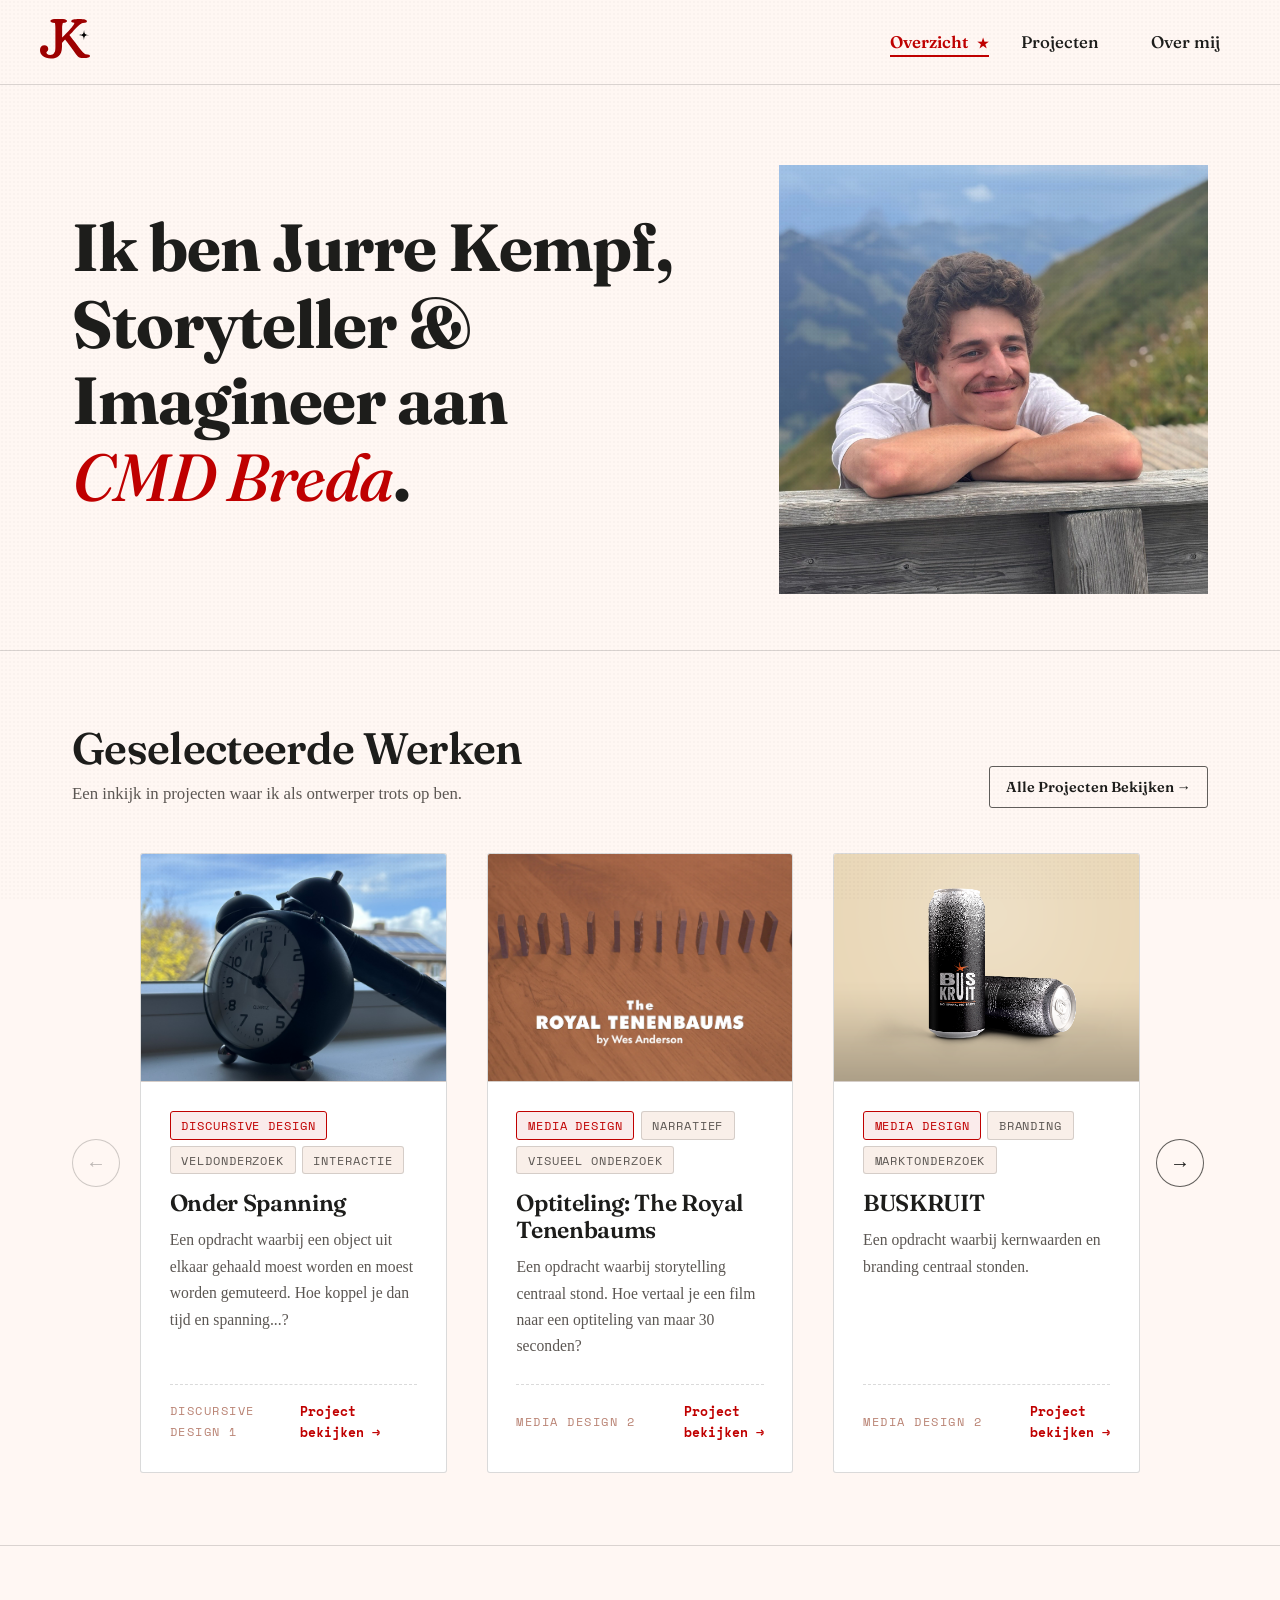
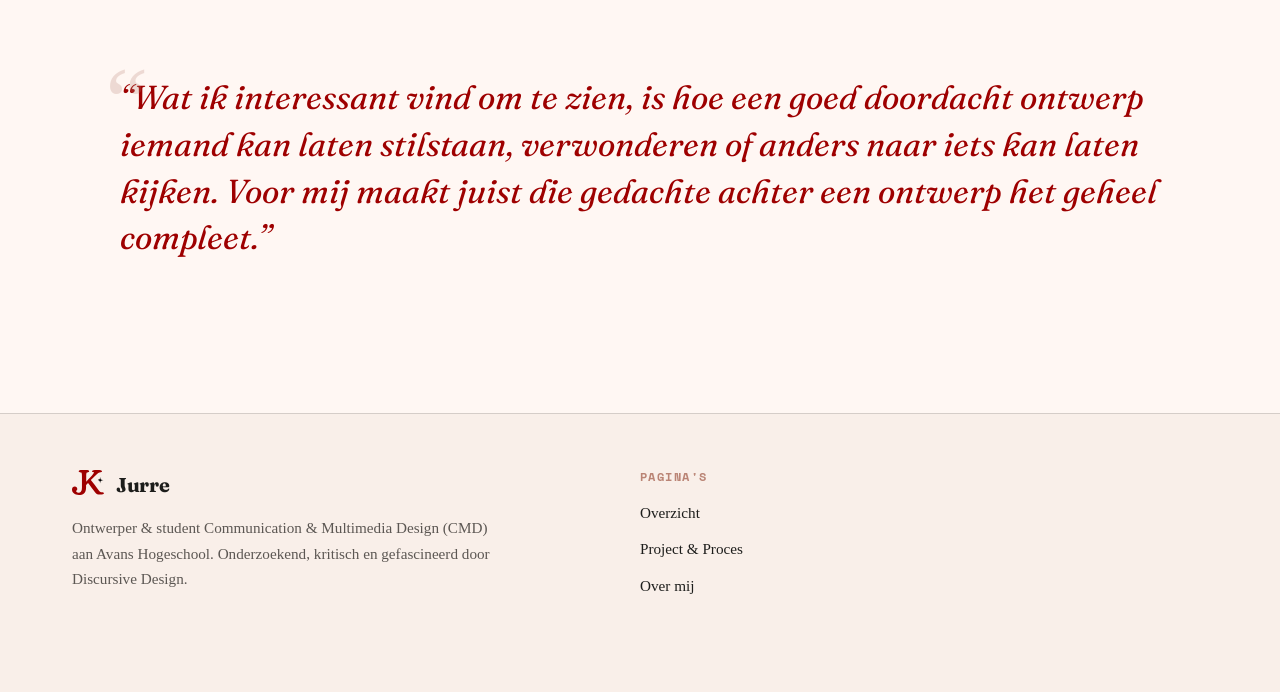
==== commit a1a7f2e2: "Breaks toegevoegd" ====
--- a/index.html
+++ b/index.html
@@ -138,7 +138,7 @@
 
           <div class="card-footer">
             <span class="mono-meta" style="margin:0;">Media Design 2</span>
-            <a href="optiteling.html" class="card-link">Project bekijken →</a>
+            <a href="optiteling.html" class="card-link">Project<br> bekijken →</a>
           </div>
         </div>
       </article>
@@ -167,7 +167,7 @@
 
           <div class="card-footer">
             <span class="mono-meta" style="margin:0;">Media Design 2</span>
-            <a href="buskruit.html" class="card-link">Project bekijken →</a>
+            <a href="buskruit.html" class="card-link">Project<br> bekijken →</a>
           </div>
         </div>
       </article>
@@ -194,7 +194,7 @@
 
           <div class="card-footer">
             <span class="mono-meta" style="margin:0;">Collectief 5</span>
-            <a href="werk.html" class="card-link">Project bekijken →</a>
+            <a href="werk.html" class="card-link">Project<br> bekijken →</a>
           </div>
         </div>
       </article>
